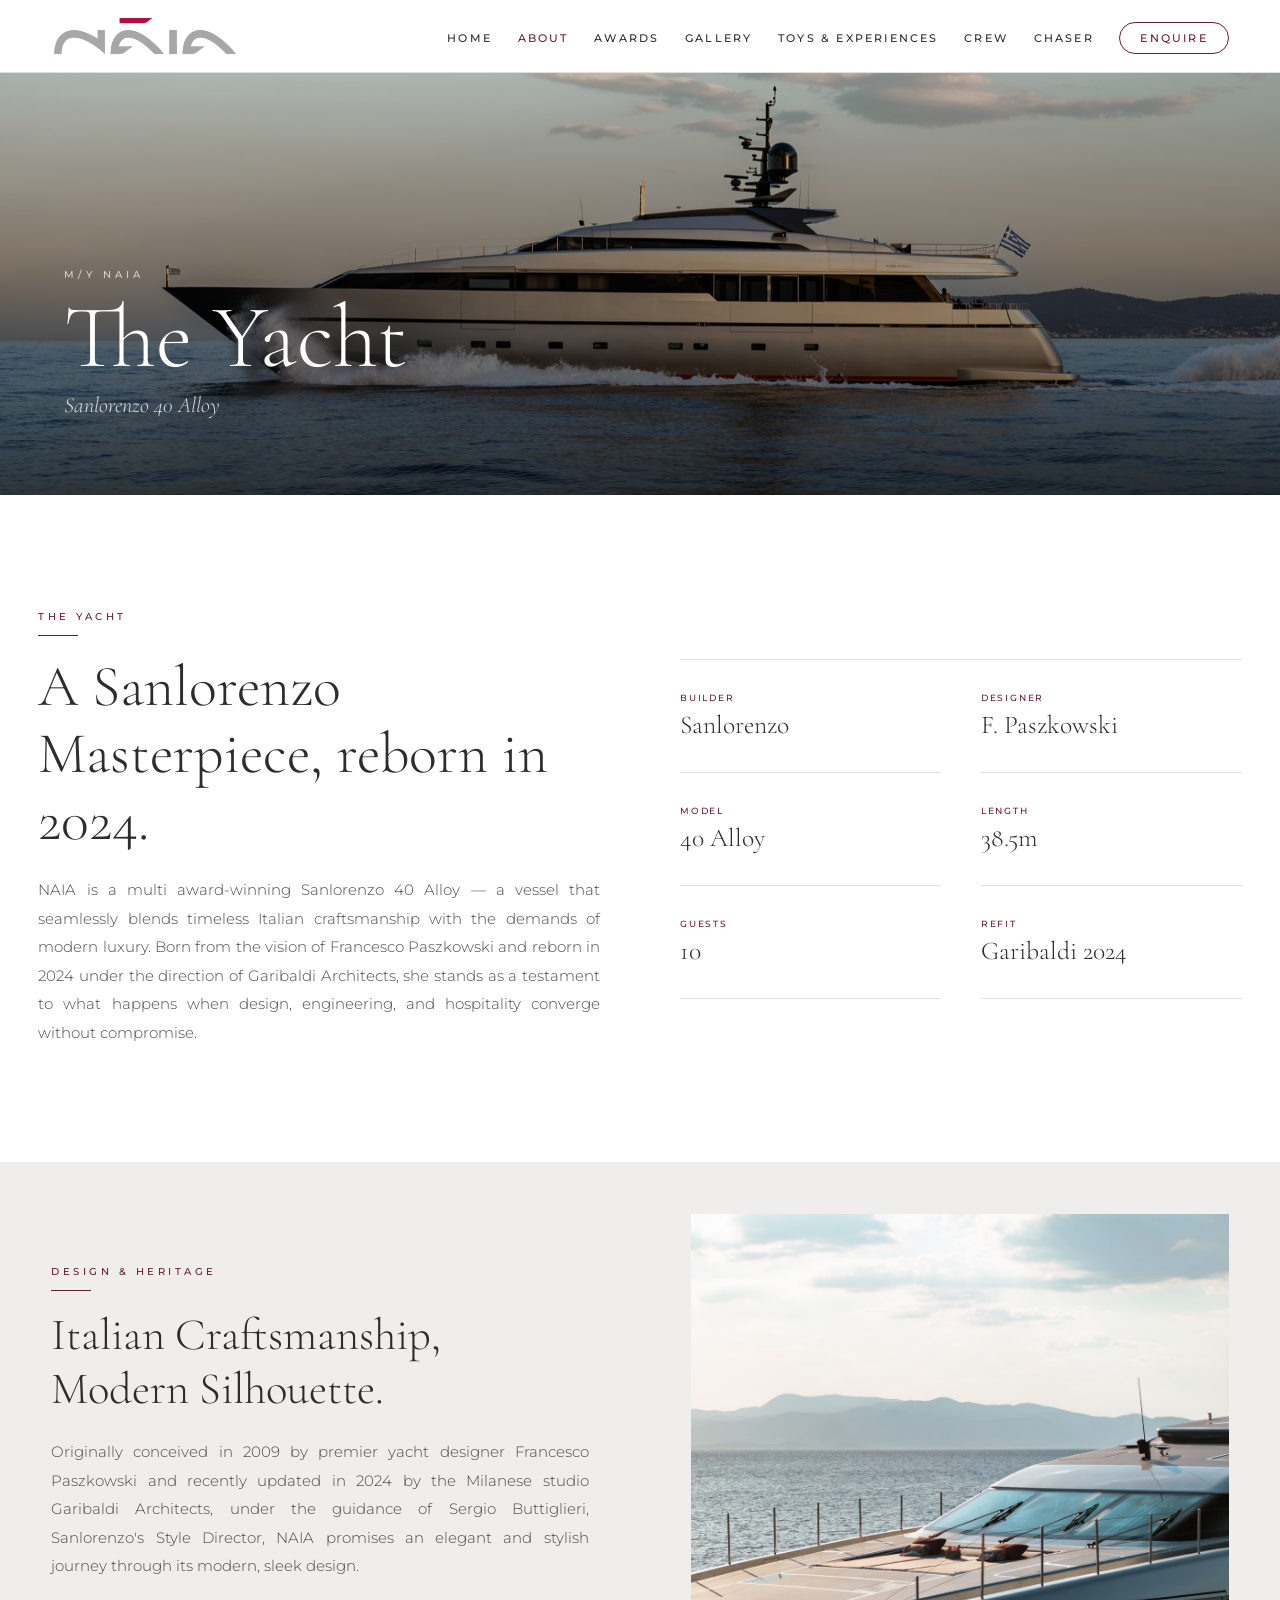
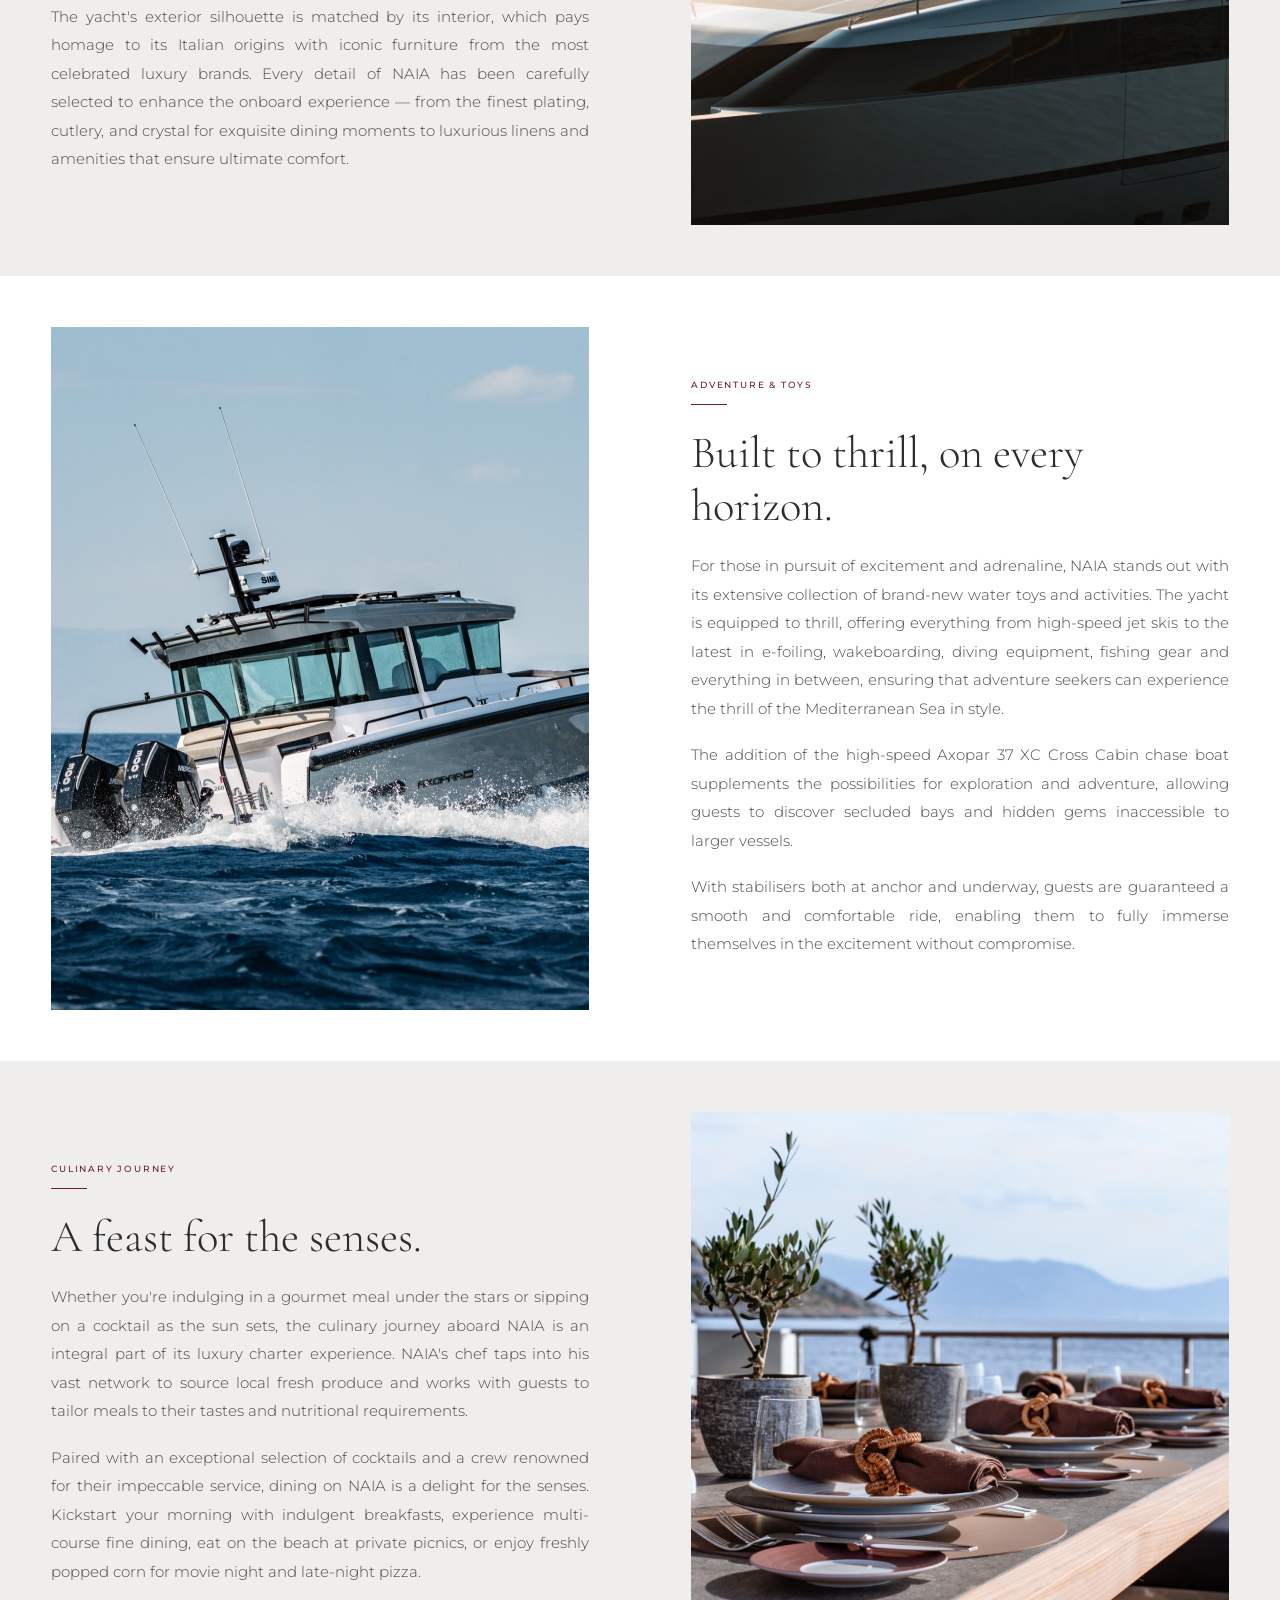
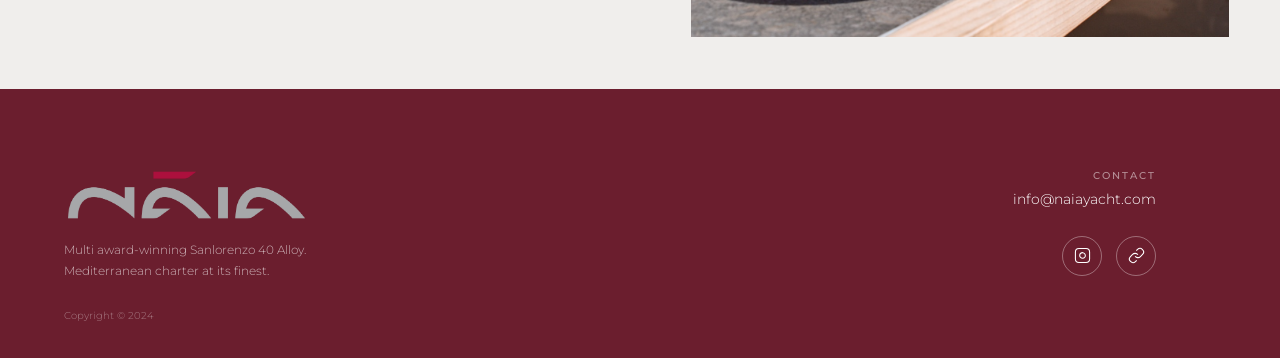
==== about.html @ 9a211b0f "Initial commit" ====
<!DOCTYPE html>
<html lang="en">
<head>
<meta charset="UTF-8">
<meta name="viewport" content="width=device-width, initial-scale=1.0">
<title>About — M/Y NAIA</title>
<link rel="preconnect" href="https://fonts.googleapis.com">
<link rel="preconnect" href="https://fonts.gstatic.com" crossorigin>
<link href="https://fonts.googleapis.com/css2?family=Cormorant+Garamond:ital,wght@0,300;0,400;0,600;1,300;1,400;1,600&family=Montserrat:wght@300;400;500&display=swap" rel="stylesheet">
<link rel="stylesheet" href="style.css?v=2">
<style>
/* ---- THE YACHT ---- */
.yacht-section {
  background: var(--white);
  padding: clamp(70px,9vw,120px) clamp(20px,3vw,60px);
  overflow-x: hidden;
}
.yacht-inner { max-width: 1500px; margin: 0 auto; }
.yacht-top {
  display: grid;
  grid-template-columns: 1fr 1fr;
  gap: 80px;
  align-items: center;
}
.yacht-heading {
  font-family:'Cormorant Garamond',serif;
  font-size:clamp(34px,5vw,58px); font-weight:300; color:var(--dark);
  line-height:1.15; margin-top:18px;
}
.yacht-body {
  font-family:'Montserrat',sans-serif; font-size:clamp(13px,1.3vw,15px);
  font-weight:300; color:var(--mid-grey); line-height:1.9;
  margin-top:22px; text-align:justify;
}
@media(max-width:768px) { .yacht-top { grid-template-columns:1fr; gap:40px; } }

/* Yacht specs row */
.yacht-specs-row {
  display: grid;
  grid-template-columns: repeat(2, 1fr);
  column-gap: 40px;
  border-top: 1px solid var(--border);
  align-content: start;
  max-width: 100%;
  margin-left: 0;
}
.ysr-item {
  padding: 32px 24px 32px 0;
  border-bottom: 1px solid var(--border);
}
.ysr-label {
  font-family:'Montserrat',sans-serif; font-size:9px; font-weight:500;
  text-transform:uppercase; letter-spacing:.2em; color:var(--burgundy); display:block;
}
.ysr-value {
  font-family:'Cormorant Garamond',serif; font-size:clamp(20px,2vw,28px);
  font-weight:300; color:var(--dark); display:block; margin-top:6px;
}

.specs-grid {
  display:grid; grid-template-columns:repeat(3,1fr);
  border:1px solid var(--border); margin-top:50px;
}
.spec-cell { padding:24px; border-right:1px solid var(--border); border-bottom:1px solid var(--border); }
.spec-cell:nth-child(3n)          { border-right:none; }
.spec-cell:nth-last-child(-n+3)   { border-bottom:none; }
.spec-label { font-family:'Montserrat',sans-serif; font-size:9px; font-weight:500; text-transform:uppercase; letter-spacing:.15em; color:var(--mid-grey); display:block; }
.spec-value { font-family:'Cormorant Garamond',serif; font-size:28px; font-weight:300; color:var(--dark); display:block; margin-top:7px; line-height:1.1; }

.exterior-img { width:100%; aspect-ratio:16/9; object-fit:cover; margin-top:56px; }

/* Layout plan strip */
.layout-strip {
  background:var(--light-grey);
  padding:clamp(50px,7vw,90px) clamp(20px,5vw,80px);
}
.layout-inner { max-width:1100px; margin:0 auto; text-align:center; }
.layout-heading {
  font-family:'Cormorant Garamond',serif;
  font-size:clamp(28px,4vw,46px); font-weight:300; color:var(--dark); margin-top:14px;
}
.layout-sub {
  font-family:'Montserrat',sans-serif; font-size:clamp(13px,1.3vw,15px);
  font-weight:300; color:var(--mid-grey); line-height:1.9; margin-top:18px; max-width:660px; margin-left:auto; margin-right:auto;
}
.layout-img { width:100%; margin-top:40px; object-fit:contain; }

/* ---- SPLIT SECTIONS ---- */
.split-section {
  background: var(--white);
  padding: 0;
}
.split-section.white { background: var(--light-grey); }
.split-grid {
  display: grid; grid-template-columns: 1fr 1fr; gap: 0; align-items: stretch;
}
.split-img-wrap { padding: clamp(30px,4vw,60px); }
.split-img { width:100%; height:100%; min-height:460px; object-fit:cover; display:block; }
.split-eyebrow { font-family:'Montserrat',sans-serif; font-size:9px; font-weight:500; text-transform:uppercase; letter-spacing:.2em; color:var(--burgundy); display:block; }
.split-line { width:36px; height:1px; background:var(--burgundy); display:block; margin:14px 0 0; }
.split-text-col {
  padding: clamp(60px,8vw,110px) clamp(40px,4vw,72px);
  display: flex; flex-direction: column; justify-content: center;
}
.split-heading {
  font-family:'Cormorant Garamond',serif;
  font-size:clamp(28px,3.5vw,48px); font-weight:300; color:var(--dark);
  margin-top:22px; line-height:1.2;
}
.split-body {
  font-family:'Montserrat',sans-serif; font-size:clamp(13px,1.2vw,15px);
  font-weight:300; color:var(--mid-grey); line-height:1.9; margin-top:18px;
  text-align:left;
}
.split-section:not(.white) .split-body { text-align:justify; }
.split-section.white .split-body { text-align:justify; }
@media(max-width:900px) {
  .split-grid { grid-template-columns:1fr; gap:40px; }
}

/* ---- DESIGN & HERITAGE ---- */
.design-section {
  background:var(--light-grey);
  padding: 0;
}
.design-grid {
  display:grid; grid-template-columns:1fr 1fr; gap:0; align-items:stretch;
}
.design-text-col {
  padding: clamp(60px,8vw,110px) clamp(40px,4vw,72px);
  display: flex; flex-direction: column; justify-content: center;
}
.design-img-wrap { padding: clamp(30px,4vw,60px); }
.design-img { width:100%; height:100%; min-height:460px; object-fit:cover; display:block; }
.design-heading {
  font-family:'Cormorant Garamond',serif;
  font-size:clamp(28px,3.5vw,48px); font-weight:300; color:var(--dark);
  margin-top:18px; line-height:1.2;
}
.design-body {
  font-family:'Montserrat',sans-serif; font-size:clamp(13px,1.3vw,15px);
  font-weight:300; color:var(--mid-grey); line-height:1.9; margin-top:22px;
  text-align:justify;
}

@media(max-width:900px) {
  .specs-grid { grid-template-columns:repeat(2,1fr); }
  .spec-cell:nth-child(3n) { border-right:1px solid var(--border); }
  .spec-cell:nth-child(2n) { border-right:none; }
  .design-grid { grid-template-columns:1fr; gap:40px; }
}
@media(max-width:480px) {
  .specs-grid { grid-template-columns:repeat(2,1fr); }
}
</style>
</head>
<body style="overflow-x:hidden;">

<header id="site-header" data-solid="true">
  <nav>
    <a href="index.html" class="nav-logo"><img src="logo.webp" alt="M/Y NAIA"></a>
    <ul class="nav-links">
      <li><a href="index.html">Home</a></li>
      <li><a href="about.html" class="active">About</a></li>
      <li><a href="awards.html">Awards</a></li>
      <li><a href="gallery.html">Gallery</a></li>
      <li><a href="toys.html">Toys &amp; Experiences</a></li>
      <li><a href="crew.html">Crew</a></li>
      <li><a href="chaser.html">Chaser</a></li>
      <li><a href="enquire.html" class="nav-enquire">Enquire</a></li>
    </ul>
    <button class="hamburger" id="hamburger" aria-label="Open menu"><span></span><span></span><span></span></button>
  </nav>
</header>

<div class="mobile-menu" id="mobile-menu">
  <button class="mobile-close" id="mobile-close">&times;</button>
  <ul class="mobile-menu-links">
    <li><a href="index.html">Home</a></li>
    <li><a href="about.html">About</a></li>
    <li><a href="awards.html">Awards</a></li>
    <li><a href="gallery.html">Gallery</a></li>
    <li><a href="toys.html">Toys &amp; Experiences</a></li>
    <li><a href="crew.html">Crew</a></li>
    <li><a href="chaser.html">Chaser</a></li>
    <li><a href="enquire.html">Enquire</a></li>
  </ul>
</div>

<!-- PAGE HERO -->
<div class="page-hero" style="background-image:url('yacht-exterior.jpg'); padding-top:72px;">
  <div class="page-hero-content">
    <span class="page-hero-eyebrow">M/Y NAIA</span>
    <h1 class="page-hero-title">The Yacht</h1>
    <p class="page-hero-subtitle">Sanlorenzo 40 Alloy</p>
  </div>
</div>

<main>

<!-- THE YACHT -->
<section class="yacht-section">
  <div class="yacht-inner">
    <div class="yacht-top">
      <div>
        <span class="section-eyebrow reveal" style="--i:0">The Yacht</span>
        <span class="eyebrow-line reveal" style="--i:1"></span>
        <h2 class="yacht-heading reveal" style="--i:2">A Sanlorenzo Masterpiece, reborn in 2024.</h2>
        <p class="yacht-body reveal" style="--i:3">NAIA is a multi award-winning Sanlorenzo 40 Alloy — a vessel that seamlessly blends timeless Italian craftsmanship with the demands of modern luxury. Born from the vision of Francesco Paszkowski and reborn in 2024 under the direction of Garibaldi Architects, she stands as a testament to what happens when design, engineering, and hospitality converge without compromise.</p>
      </div>
      <div class="yacht-specs-row reveal" style="--i:4">
        <div class="ysr-item"><span class="ysr-label">Builder</span><span class="ysr-value">Sanlorenzo</span></div>
        <div class="ysr-item"><span class="ysr-label">Designer</span><span class="ysr-value">F. Paszkowski</span></div>
        <div class="ysr-item"><span class="ysr-label">Model</span><span class="ysr-value">40 Alloy</span></div>
        <div class="ysr-item"><span class="ysr-label">Length</span><span class="ysr-value">38.5m</span></div>
        <div class="ysr-item"><span class="ysr-label">Guests</span><span class="ysr-value">10</span></div>
        <div class="ysr-item"><span class="ysr-label">Refit</span><span class="ysr-value">Garibaldi 2024</span></div>
      </div>
    </div>

  </div>
</section>


<!-- DESIGN & HERITAGE -->
<section class="design-section">
  <div class="design-grid">
    <div class="design-text-col">
      <span class="section-eyebrow reveal" style="--i:1">Design &amp; Heritage</span>
      <span class="eyebrow-line reveal" style="--i:2"></span>
      <h2 class="design-heading reveal" style="--i:3">Italian Craftsmanship, Modern Silhouette.</h2>
      <p class="design-body reveal" style="--i:4">Originally conceived in 2009 by premier yacht designer Francesco Paszkowski and recently updated in 2024 by the Milanese studio Garibaldi Architects, under the guidance of Sergio Buttiglieri, Sanlorenzo's Style Director, NAIA promises an elegant and stylish journey through its modern, sleek design.</p>
      <p class="design-body reveal" style="--i:5">The yacht's exterior silhouette is matched by its interior, which pays homage to its Italian origins with iconic furniture from the most celebrated luxury brands. Every detail of NAIA has been carefully selected to enhance the onboard experience — from the finest plating, cutlery, and crystal for exquisite dining moments to luxurious linens and amenities that ensure ultimate comfort.</p>
    </div>
    <div class="design-img-wrap reveal" style="--i:0">
      <img src="design-heritage.jpg" alt="Italian design interior" class="design-img" loading="lazy">
    </div>
  </div>
</section>

<!-- ADVENTURE & TOYS -->
<section class="split-section">
  <div class="split-grid">
    <div class="split-img-wrap reveal" style="--i:0">
      <img src="chaser-1.jpg" alt="Adventure and toys" class="split-img" loading="lazy">
    </div>
    <div class="split-text-col">
      <span class="split-eyebrow reveal" style="--i:1">Adventure &amp; Toys</span>
      <span class="split-line reveal" style="--i:2"></span>
      <h2 class="split-heading reveal" style="--i:3">Built to thrill, on every horizon.</h2>
      <p class="split-body reveal" style="--i:4">For those in pursuit of excitement and adrenaline, NAIA stands out with its extensive collection of brand-new water toys and activities. The yacht is equipped to thrill, offering everything from high-speed jet skis to the latest in e-foiling, wakeboarding, diving equipment, fishing gear and everything in between, ensuring that adventure seekers can experience the thrill of the Mediterranean Sea in style.</p>
      <p class="split-body reveal" style="--i:5">The addition of the high-speed Axopar 37 XC Cross Cabin chase boat supplements the possibilities for exploration and adventure, allowing guests to discover secluded bays and hidden gems inaccessible to larger vessels.</p>
      <p class="split-body reveal" style="--i:6">With stabilisers both at anchor and underway, guests are guaranteed a smooth and comfortable ride, enabling them to fully immerse themselves in the excitement without compromise.</p>
    </div>
  </div>
</section>

<!-- CULINARY JOURNEY -->
<section class="split-section white">
  <div class="split-grid">
    <div class="split-text-col">
      <span class="split-eyebrow reveal" style="--i:0">Culinary Journey</span>
      <span class="split-line reveal" style="--i:1"></span>
      <h2 class="split-heading reveal" style="--i:2">A feast for the senses.</h2>
      <p class="split-body reveal" style="--i:3">Whether you're indulging in a gourmet meal under the stars or sipping on a cocktail as the sun sets, the culinary journey aboard NAIA is an integral part of its luxury charter experience. NAIA's chef taps into his vast network to source local fresh produce and works with guests to tailor meals to their tastes and nutritional requirements.</p>
      <p class="split-body reveal" style="--i:4">Paired with an exceptional selection of cocktails and a crew renowned for their impeccable service, dining on NAIA is a delight for the senses. Kickstart your morning with indulgent breakfasts, experience multi-course fine dining, eat on the beach at private picnics, or enjoy freshly popped corn for movie night and late-night pizza.</p>
    </div>
    <div class="split-img-wrap reveal" style="--i:1">
      <img src="culinary.jpg" alt="Culinary experience aboard NAIA" class="split-img" loading="lazy">
    </div>
  </div>
</section>

</main>

<footer>
  <div class="footer-inner">
    <div class="footer-left">
      <a href="index.html"><img src="logo.webp" alt="M/Y NAIA" class="footer-logo"></a>
      <p class="footer-tagline">Multi award-winning Sanlorenzo 40 Alloy.<br>Mediterranean charter at its finest.</p>
      <p class="footer-copy">Copyright &copy; 2024</p>
    </div>
    <div class="footer-right">
      <span class="footer-contact-label">Contact</span>
      <a href="mailto:info@naiayacht.com" class="footer-email">info@naiayacht.com</a>
      <div class="footer-icons">
        <a href="https://www.instagram.com/naiayacht/" target="_blank" rel="noopener noreferrer" class="footer-icon-btn" aria-label="Instagram">
          <svg viewBox="0 0 24 24"><rect x="2" y="2" width="20" height="20" rx="5" ry="5"></rect><path d="M16 11.37A4 4 0 1 1 12.63 8 4 4 0 0 1 16 11.37z"></path><line x1="17.5" y1="6.5" x2="17.51" y2="6.5"></line></svg>
        </a>
        <a href="https://iyc.com/charter/naia-39m/" target="_blank" rel="noopener noreferrer" class="footer-icon-btn" aria-label="IYC Charter Listing">
          <svg viewBox="0 0 24 24"><path d="M10 13a5 5 0 0 0 7.54.54l3-3a5 5 0 0 0-7.07-7.07l-1.72 1.71"></path><path d="M14 11a5 5 0 0 0-7.54-.54l-3 3a5 5 0 0 0 7.07 7.07l1.71-1.71"></path></svg>
        </a>
      </div>
    </div>
  </div>
</footer>

<script src="nav.js"></script>
</body>
</html>
---- style.css ----
/* =============================================
   RESET & ROOT
============================================= */
*, *::before, *::after { box-sizing: border-box; margin: 0; padding: 0; }

:root {
  --white: #FFFFFF;
  --light-grey: #F0EEEC;
  --burgundy: #6B1E2E;
  --deep-burgundy: #6B1E2E;
  --dark: #2D2D2D;
  --mid-grey: #4A4A4A;
  --border: #E2E0DD;
}

html { scroll-behavior: smooth; overflow-x: hidden; }

body {
  overflow-x: hidden;
  font-family: 'Montserrat', sans-serif;
  font-weight: 300;
  color: var(--dark);
  background: var(--white);
  -webkit-font-smoothing: antialiased;
}

img { max-width: 100%; height: auto; display: block; }
a { text-decoration: none; color: inherit; }

/* =============================================
   REVEAL ANIMATIONS
============================================= */
.reveal {
  opacity: 0;
  transform: translateY(24px);
  transition: opacity 0.75s ease, transform 0.75s ease;
  transition-delay: calc(var(--i, 0) * 0.1s);
}
.reveal.visible { opacity: 1; transform: translateY(0); }

/* =============================================
   NAVIGATION
============================================= */
header {
  position: fixed;
  top: 0; left: 0;
  width: 100%;
  z-index: 900;
  transition: background 0.4s ease, border-color 0.4s ease;
  border-bottom: 1px solid transparent;
}
header.scrolled {
  background: var(--white);
  border-bottom-color: var(--border);
  box-shadow: 0 2px 20px rgba(0,0,0,0.06);
}
header.solid {
  background: var(--white);
  border-bottom-color: var(--border);
}

nav {
  display: flex;
  align-items: center;
  justify-content: space-between;
  padding: 0 clamp(20px, 4vw, 60px);
  height: 72px;
  max-width: 1400px;
  margin: 0 auto;
}

.nav-logo img {
  height: 40px;
  width: auto;
  transition: filter 0.4s ease;
}
/* No filter at all — always show the real logo colours */

.nav-links {
  display: flex;
  align-items: center;
  gap: clamp(14px, 2vw, 32px);
  list-style: none;
}
.nav-links a {
  font-family: 'Montserrat', sans-serif;
  font-size: 11px;
  font-weight: 500;
  text-transform: uppercase;
  letter-spacing: 0.2em;
  color: var(--white);
  position: relative;
  padding-bottom: 4px;
  transition: color 0.3s ease;
  white-space: nowrap;
}
header.scrolled .nav-links a,
header.solid .nav-links a { color: var(--dark); }

.nav-links a::after {
  content: '';
  position: absolute;
  bottom: 0; left: 0;
  width: 100%; height: 1px;
  background: var(--burgundy);
  transform: scaleX(0);
  transform-origin: left;
  transition: transform 0.3s ease;
}
.nav-links a:hover::after { transform: scaleX(1); }
.nav-links a:hover,
header.scrolled .nav-links a:hover,
header.solid .nav-links a:hover { color: var(--burgundy); }

.nav-links a.active { color: var(--burgundy); }
header.solid .nav-links a.active { color: var(--burgundy); }

.nav-enquire {
  border: 1px solid var(--burgundy) !important;
  color: var(--burgundy) !important;
  padding: 8px 20px !important;
  border-radius: 50px;
  transition: background 0.3s ease, color 0.3s ease !important;
}
.nav-enquire::after { display: none !important; }
.nav-enquire:hover { background: var(--burgundy) !important; color: var(--white) !important; }

/* Hamburger */
.hamburger {
  display: none;
  flex-direction: column;
  justify-content: center;
  gap: 5px;
  width: 44px; height: 44px;
  cursor: pointer;
  background: none; border: none;
  padding: 10px;
}
.hamburger span {
  display: block;
  width: 22px; height: 1.5px;
  background: var(--white);
  transition: background 0.3s ease;
}
header.scrolled .hamburger span,
header.solid .hamburger span { background: var(--dark); }

/* Mobile overlay */
.mobile-menu {
  position: fixed; inset: 0;
  background: var(--white);
  z-index: 999;
  display: flex;
  flex-direction: column;
  align-items: center;
  justify-content: center;
  opacity: 0;
  pointer-events: none;
  transition: opacity 0.35s ease;
}
.mobile-menu.open { opacity: 1; pointer-events: all; }

.mobile-menu-links { list-style: none; text-align: center; }
.mobile-menu-links li {
  opacity: 0;
  transform: translateY(12px);
  transition: opacity 0.35s ease, transform 0.35s ease;
}
.mobile-menu.open .mobile-menu-links li { opacity: 1; transform: translateY(0); }
.mobile-menu.open .mobile-menu-links li:nth-child(1) { transition-delay: 0.05s; }
.mobile-menu.open .mobile-menu-links li:nth-child(2) { transition-delay: 0.10s; }
.mobile-menu.open .mobile-menu-links li:nth-child(3) { transition-delay: 0.15s; }
.mobile-menu.open .mobile-menu-links li:nth-child(4) { transition-delay: 0.20s; }
.mobile-menu.open .mobile-menu-links li:nth-child(5) { transition-delay: 0.25s; }
.mobile-menu.open .mobile-menu-links li:nth-child(6) { transition-delay: 0.30s; }
.mobile-menu.open .mobile-menu-links li:nth-child(7) { transition-delay: 0.35s; }
.mobile-menu.open .mobile-menu-links li:nth-child(8) { transition-delay: 0.40s; }
.mobile-menu-links a {
  font-family: 'Cormorant Garamond', serif;
  font-size: clamp(32px, 6vw, 42px);
  font-weight: 400;
  color: var(--dark);
  display: block;
  padding: 8px 0;
}
.mobile-menu-links a:hover { color: var(--burgundy); }
.mobile-close {
  position: absolute; top: 20px; right: 20px;
  width: 44px; height: 44px;
  background: none; border: none;
  font-size: 28px; color: var(--dark);
  cursor: pointer;
  display: flex; align-items: center; justify-content: center;
}

/* =============================================
   PAGE HERO BANNER (interior pages)
============================================= */
.page-hero {
  position: relative;
  height: 55vh;
  min-height: 380px;
  background-size: cover;
  background-position: center;
  background-repeat: no-repeat;
  display: flex;
  align-items: flex-end;
  padding: clamp(40px, 6vw, 80px) clamp(20px, 5vw, 80px);
}
.page-hero::after {
  content: '';
  position: absolute; inset: 0;
  background: linear-gradient(to bottom, rgba(0,0,0,0.1) 0%, rgba(0,0,0,0.65) 100%);
}
.page-hero-content {
  position: relative; z-index: 1;
}
.page-hero-eyebrow {
  font-family: 'Montserrat', sans-serif;
  font-size: 10px;
  font-weight: 500;
  text-transform: uppercase;
  letter-spacing: 0.4em;
  color: rgba(255,255,255,0.7);
  display: block;
  margin-bottom: 12px;
}
.page-hero-title {
  font-family: 'Cormorant Garamond', serif;
  font-size: clamp(44px, 7vw, 90px);
  font-weight: 300;
  color: var(--white);
  line-height: 1;
}
.page-hero-subtitle {
  font-family: 'Cormorant Garamond', serif;
  font-style: italic;
  font-size: clamp(16px, 2vw, 22px);
  color: rgba(255,255,255,0.8);
  margin-top: 10px;
}

/* =============================================
   SHARED TYPOGRAPHY HELPERS
============================================= */
.section-eyebrow {
  font-family: 'Montserrat', sans-serif;
  font-size: 10px;
  font-weight: 500;
  text-transform: uppercase;
  letter-spacing: 0.35em;
  color: var(--burgundy);
  display: block;
}
.eyebrow-line {
  display: block;
  width: 40px; height: 1px;
  background: var(--burgundy);
  margin-top: 12px;
}
.section-rule {
  border: none;
  border-top: 1px solid var(--border);
  margin: 32px 0;
}

/* =============================================
   FOOTER
============================================= */
footer {
  background: var(--burgundy);
  padding: clamp(50px,7vw,80px) clamp(24px,5vw,80px) 36px;
}
.footer-inner {
  width: 100%;
  display: grid;
  grid-template-columns: 1fr 1fr;
  gap: 40px;
  align-items: start;
}
/* Left column */
.footer-left {}
.footer-logo {
  height: 52px;
  width: auto;
  /* No filter — show original logo colours */
}
.footer-tagline {
  font-family: 'Montserrat', sans-serif;
  font-size: 12px;
  font-weight: 300;
  color: rgba(255,255,255,0.65);
  margin-top: 18px;
  line-height: 1.75;
  max-width: 320px;
}
.footer-copy {
  font-family: 'Montserrat', sans-serif;
  font-size: 10px;
  font-weight: 300;
  color: rgba(255,255,255,0.4);
  margin-top: 28px;
}
/* Right column */
.footer-right { text-align: right; padding-right: 60px; }
.footer-contact-label {
  font-family: 'Montserrat', sans-serif;
  font-size: 10px;
  font-weight: 500;
  text-transform: uppercase;
  letter-spacing: 0.2em;
  color: rgba(255,255,255,0.5);
  display: block;
  margin-bottom: 8px;
}
.footer-email {
  font-family: 'Montserrat', sans-serif;
  font-size: 14px;
  font-weight: 300;
  color: var(--white);
  transition: opacity 0.3s ease;
  display: block;
  margin-bottom: 28px;
}
.footer-email:hover { opacity: 0.75; }
.footer-icons {
  display: flex;
  justify-content: flex-end;
  gap: 14px;
  margin-top: 8px;
}
.footer-icon-btn {
  width: 40px;
  height: 40px;
  border-radius: 50%;
  border: 1px solid rgba(255,255,255,0.35);
  display: flex;
  align-items: center;
  justify-content: center;
  color: var(--white);
  transition: border-color 0.3s ease, background 0.3s ease;
  background: transparent;
}
.footer-icon-btn:hover {
  border-color: var(--white);
  background: rgba(255,255,255,0.1);
}
.footer-icon-btn svg {
  width: 17px;
  height: 17px;
  fill: none;
  stroke: var(--white);
  stroke-width: 1.5;
}

/* Mobile: stack */
@media (max-width: 600px) {
  .footer-inner { grid-template-columns: 1fr; }
  .footer-right { text-align: left; }
  .footer-icons { justify-content: flex-start; }
}

/* =============================================
   RESPONSIVE NAV
============================================= */
@media (max-width: 900px) {
  .nav-links { display: none; }
  .hamburger { display: flex; }
}
@media (max-width: 600px) {
  footer { padding: 50px 24px 30px; }
}
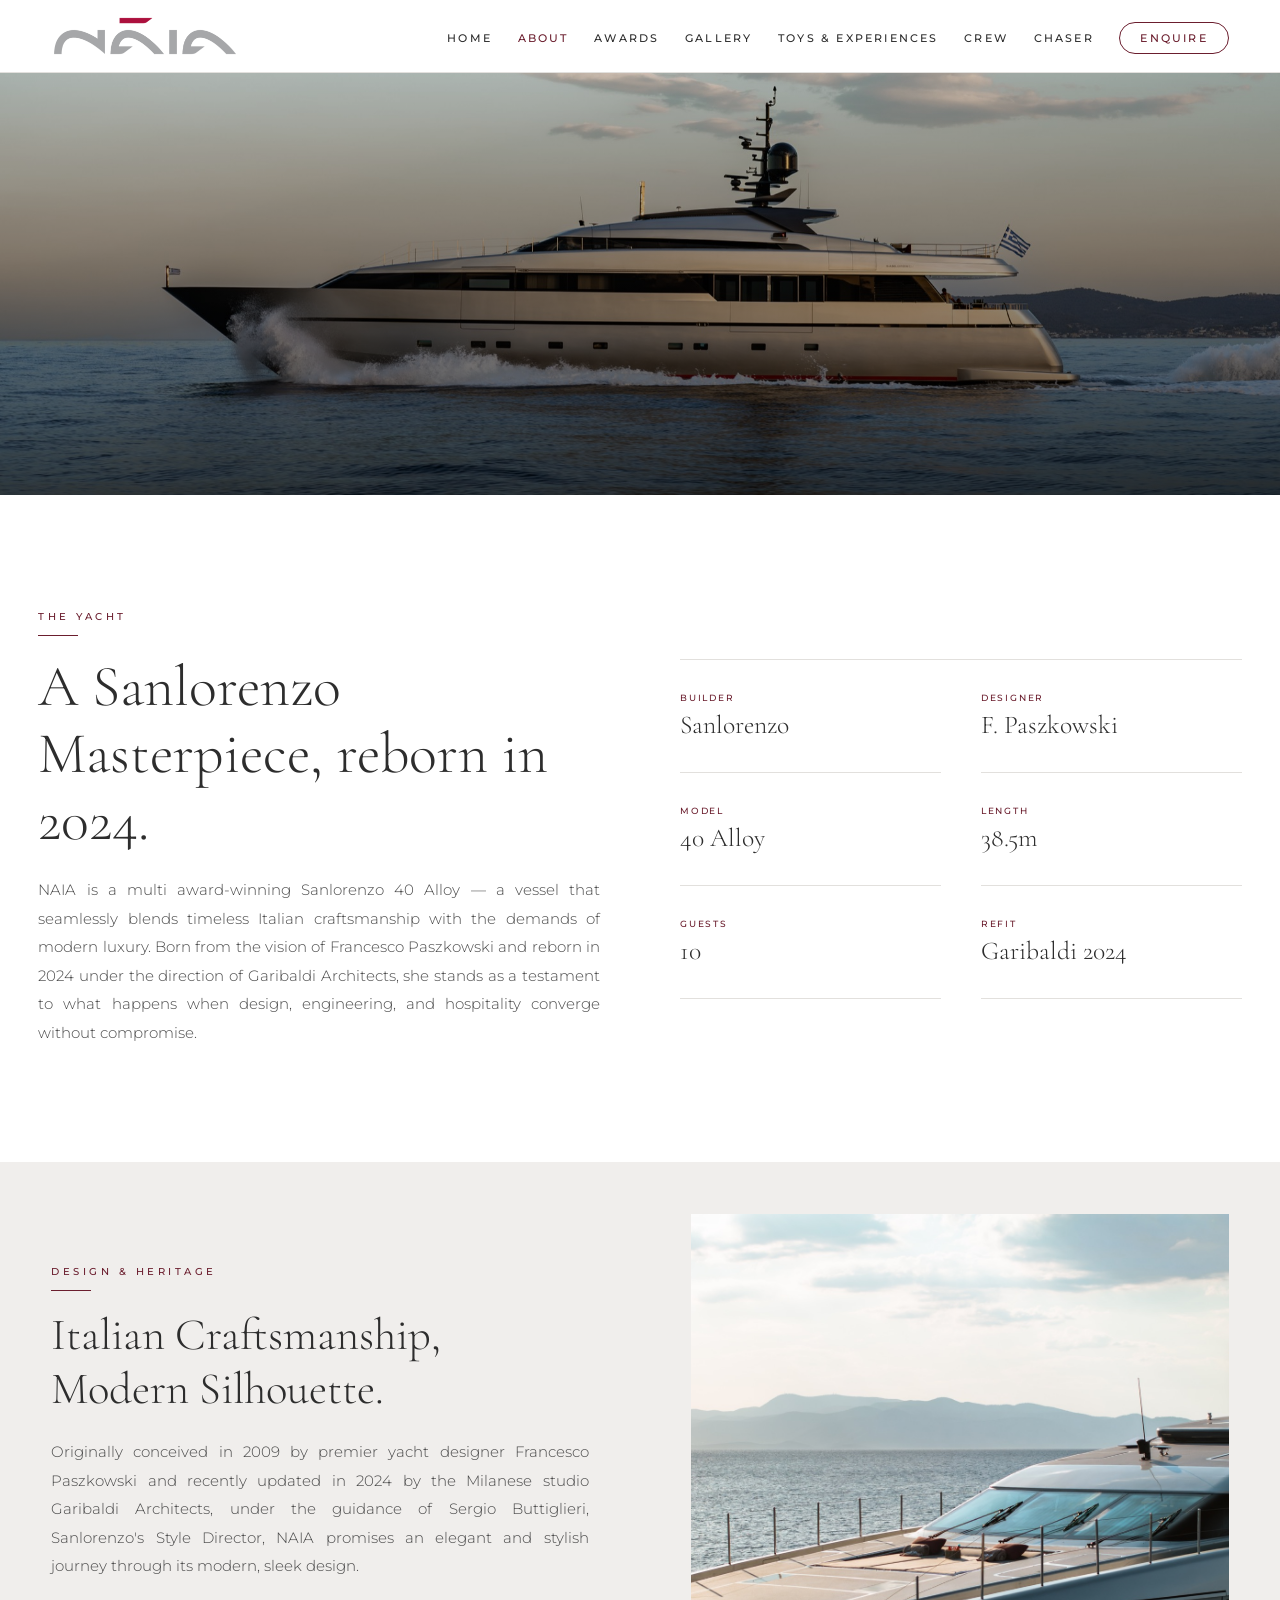
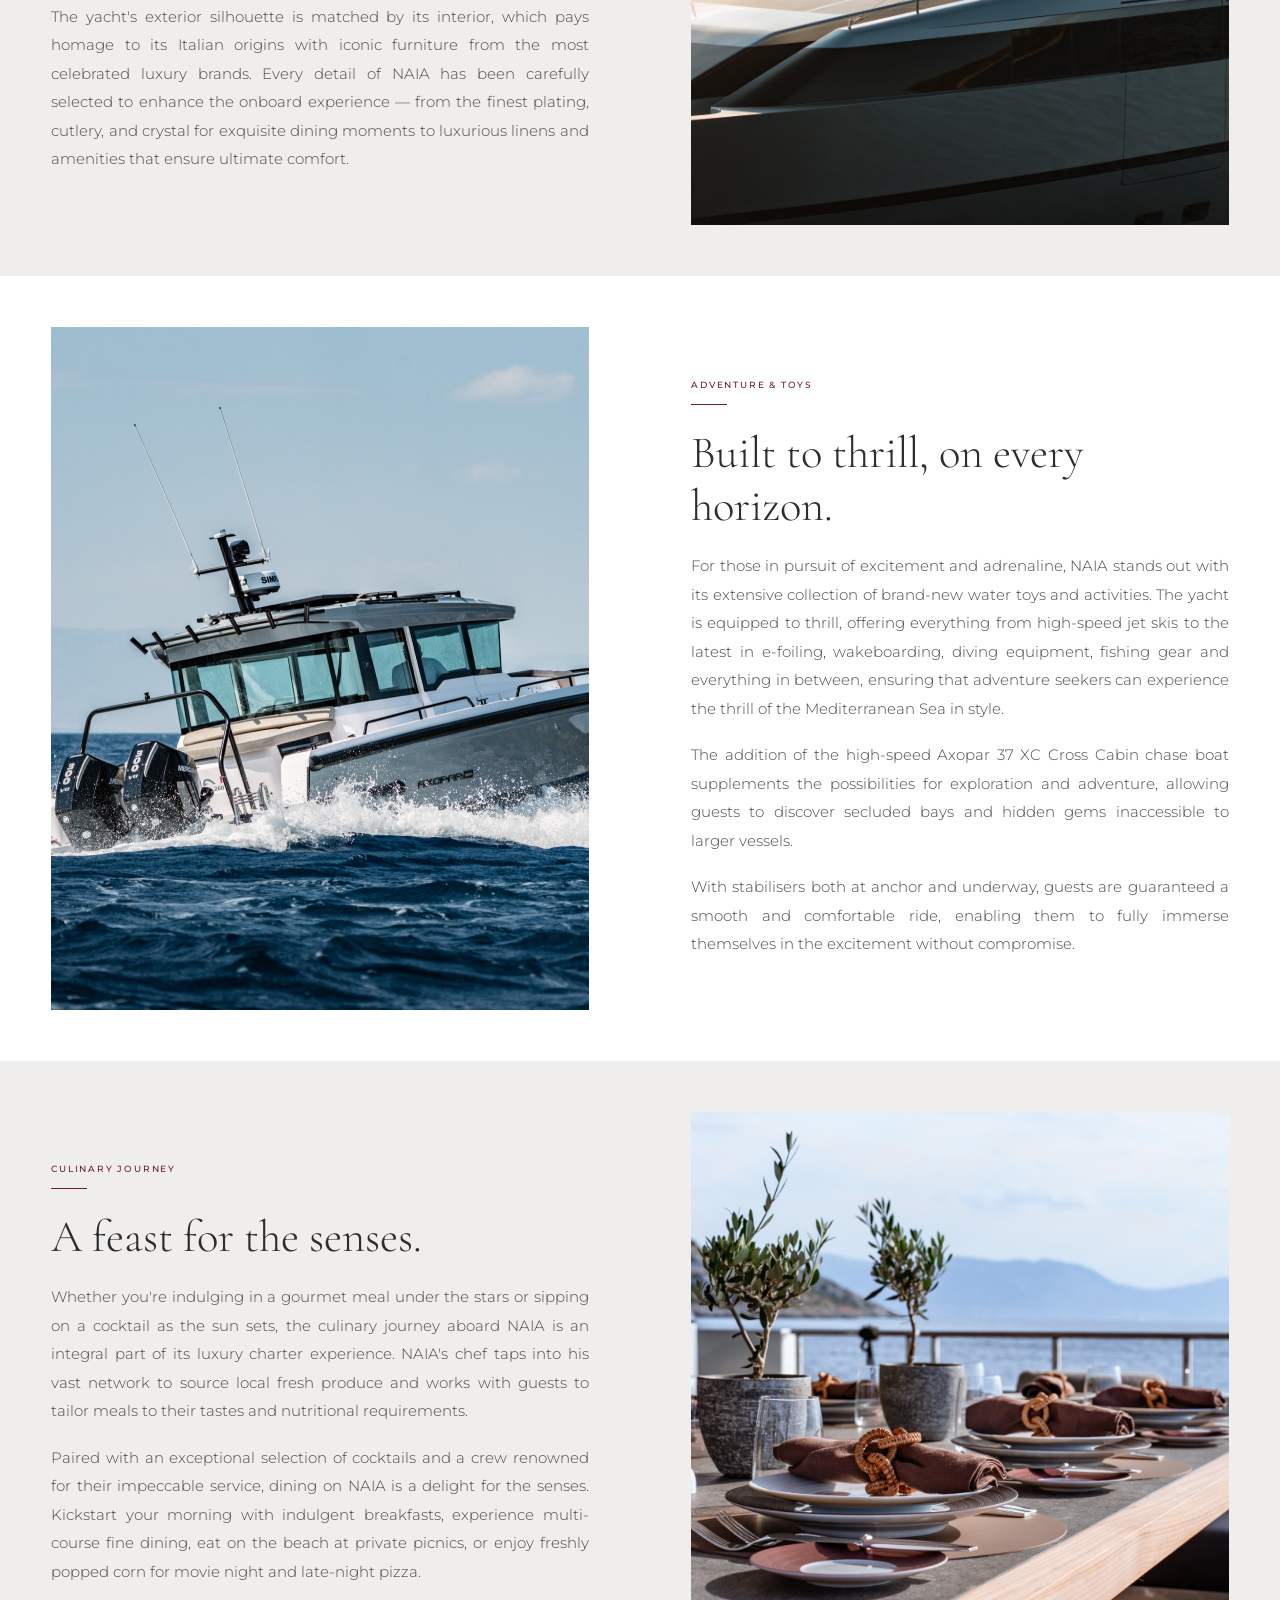
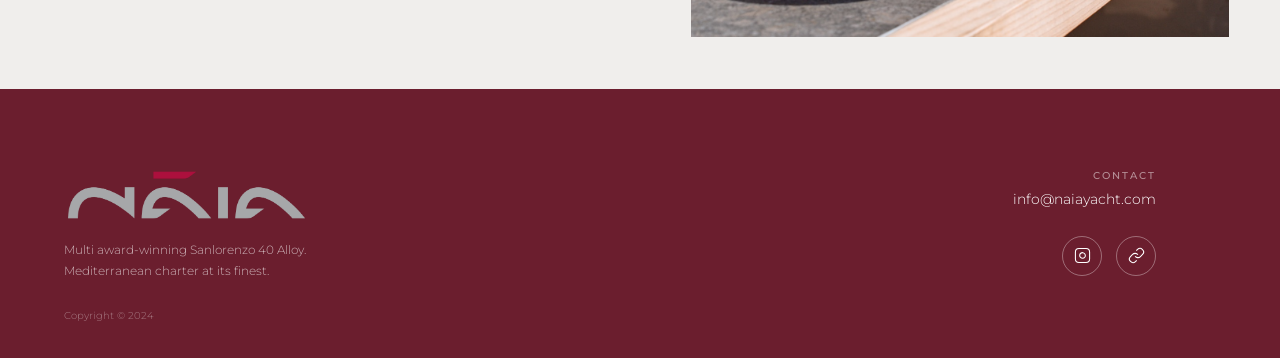
==== commit 579c5d97: "Update website" ====
--- a/about.html
+++ b/about.html
@@ -190,9 +190,6 @@
 <!-- PAGE HERO -->
 <div class="page-hero" style="background-image:url('yacht-exterior.jpg'); padding-top:72px;">
   <div class="page-hero-content">
-    <span class="page-hero-eyebrow">M/Y NAIA</span>
-    <h1 class="page-hero-title">The Yacht</h1>
-    <p class="page-hero-subtitle">Sanlorenzo 40 Alloy</p>
   </div>
 </div>
 
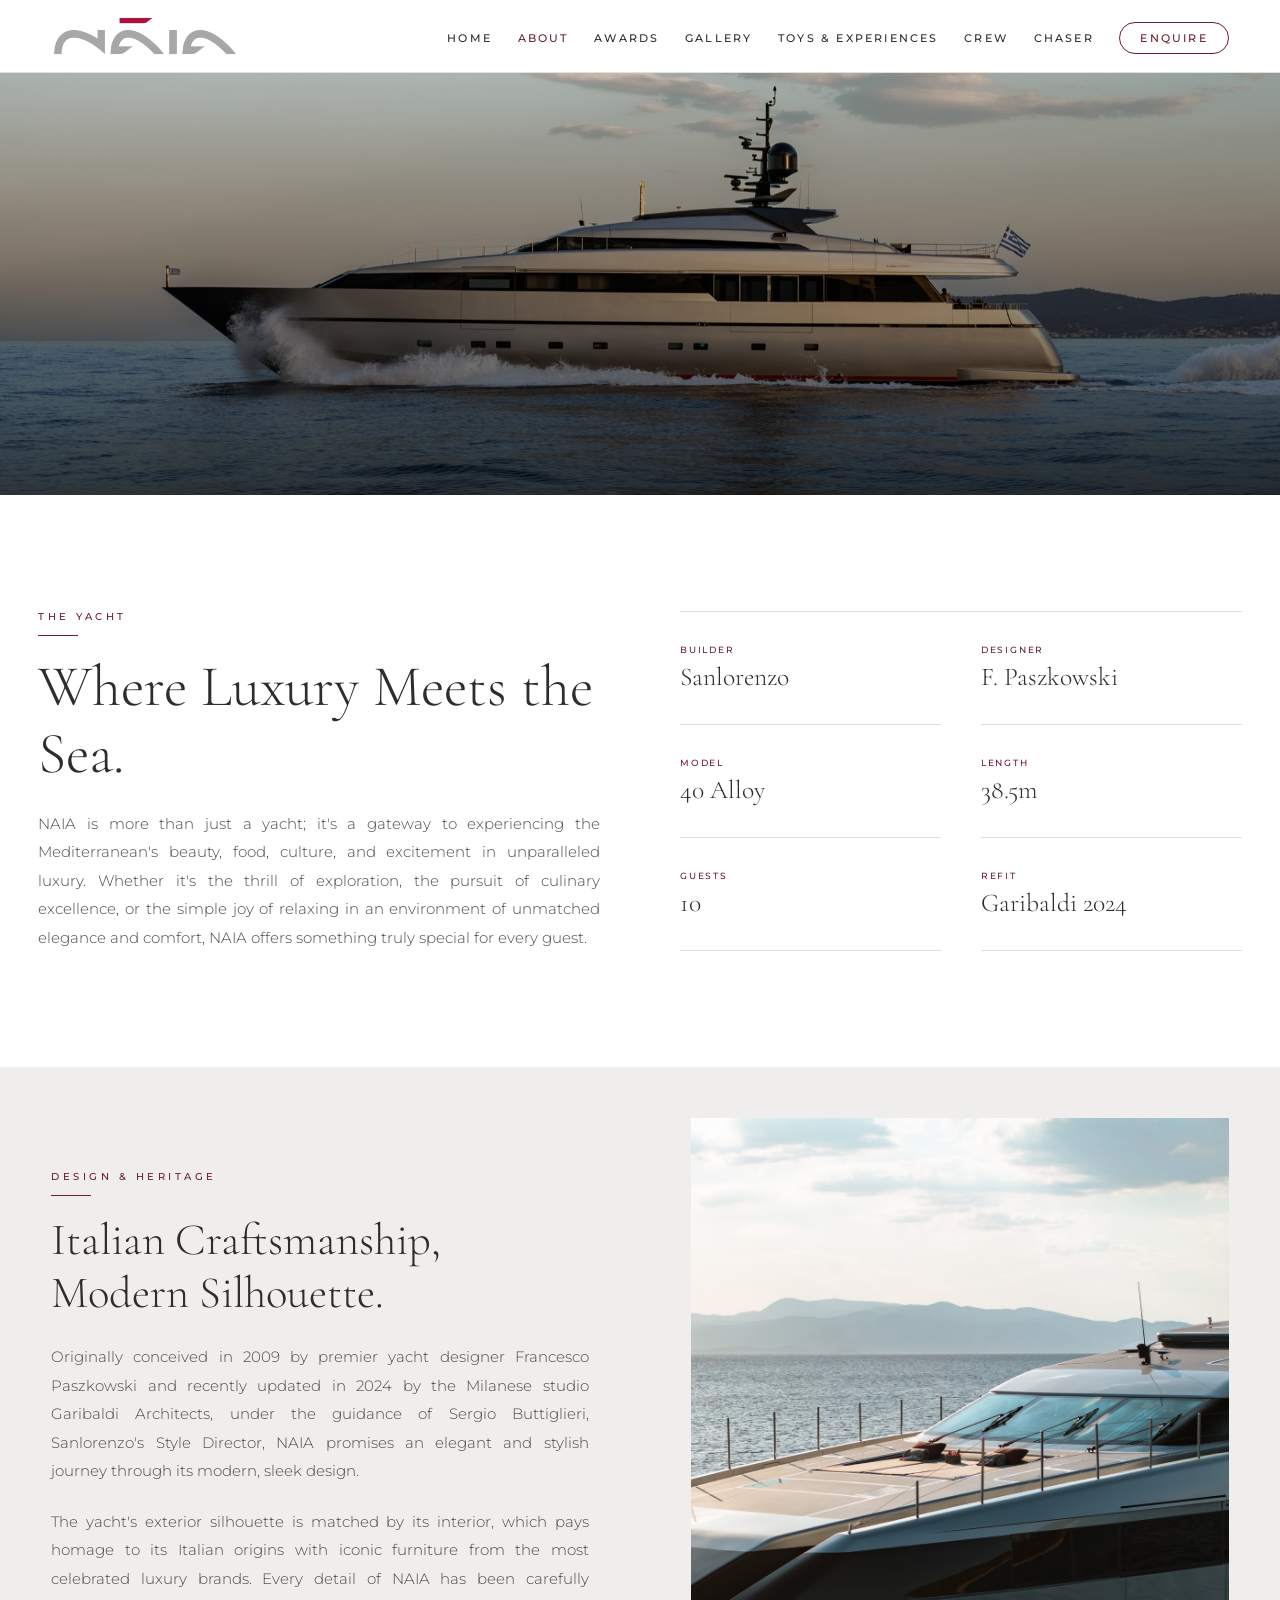
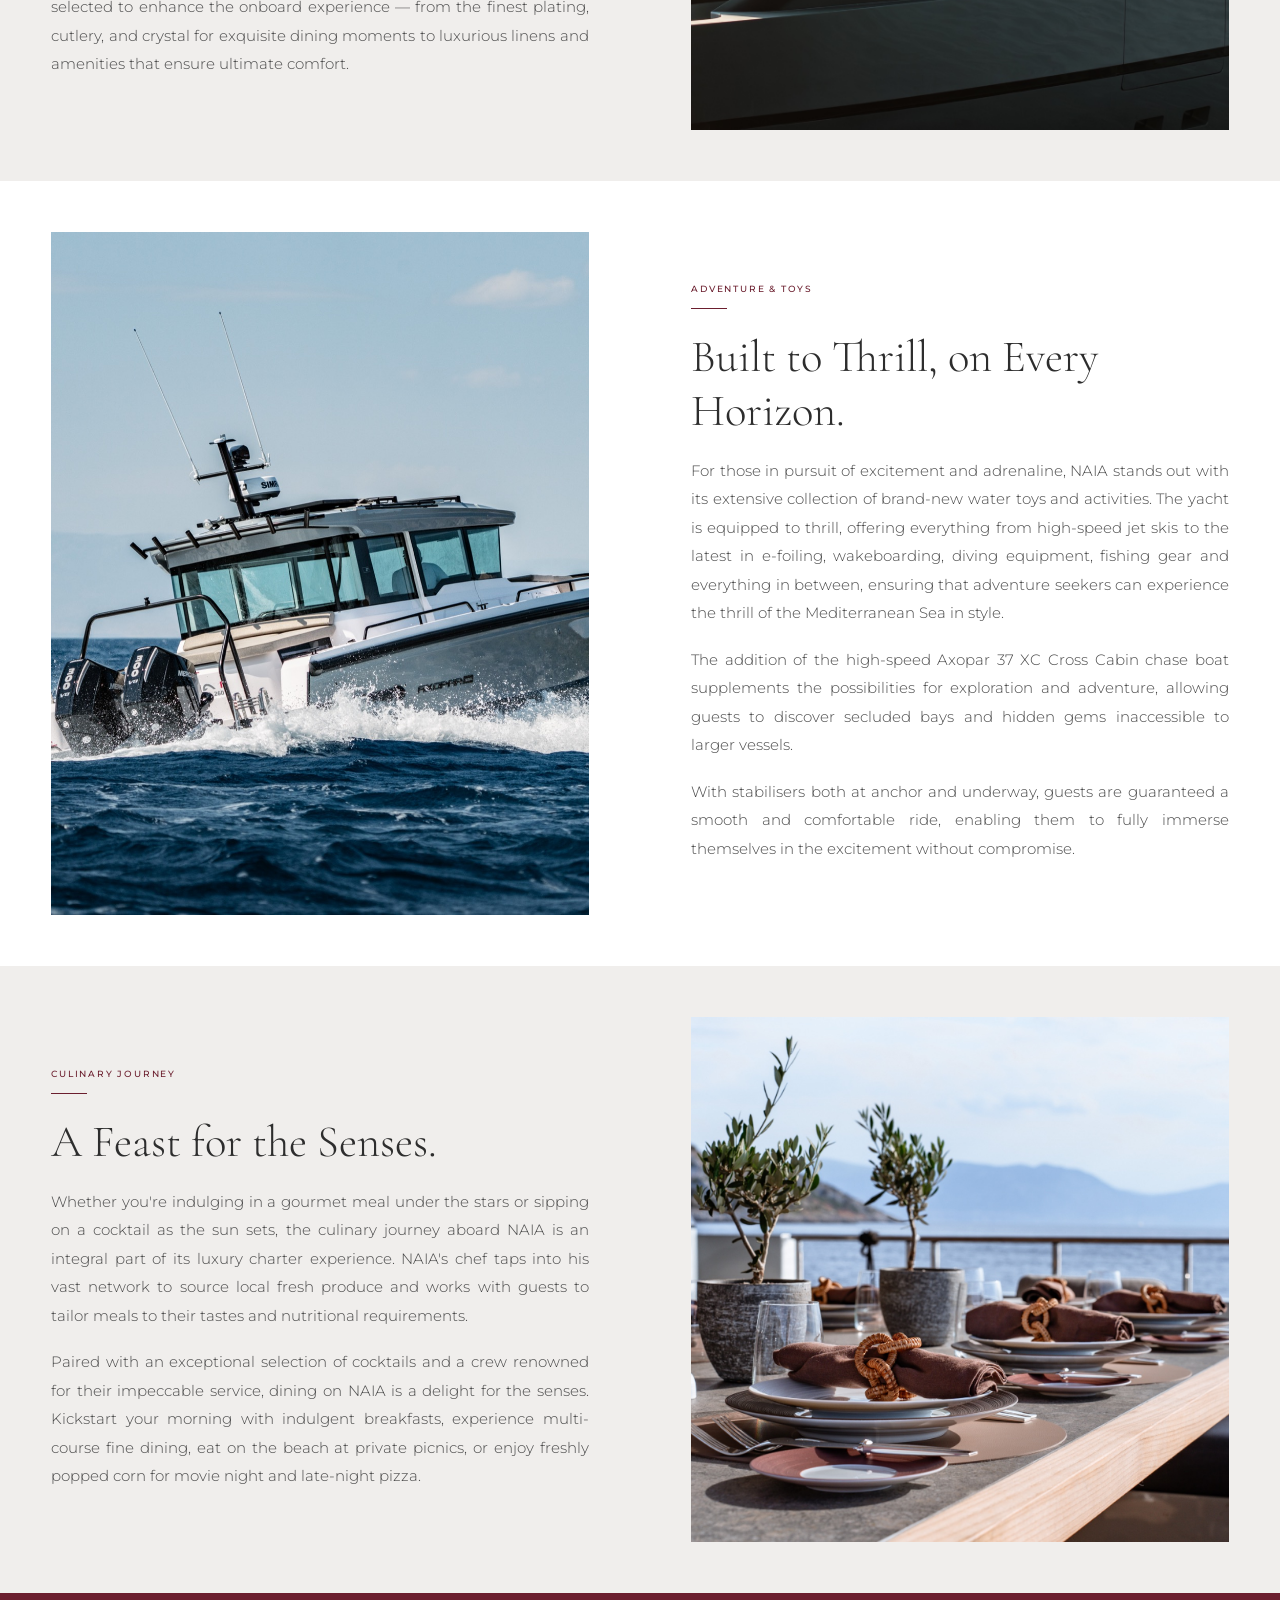
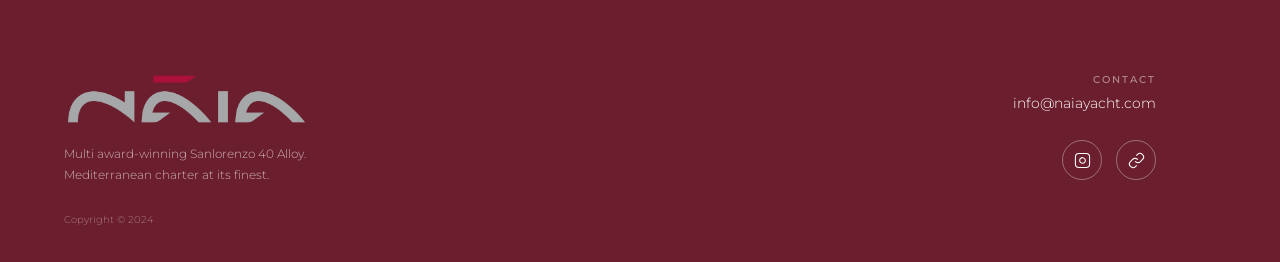
==== commit a262f2be: "Awards page redesign, about page text updates, home hero logo and button positioning" ====
--- a/about.html
+++ b/about.html
@@ -202,8 +202,8 @@
       <div>
         <span class="section-eyebrow reveal" style="--i:0">The Yacht</span>
         <span class="eyebrow-line reveal" style="--i:1"></span>
-        <h2 class="yacht-heading reveal" style="--i:2">A Sanlorenzo Masterpiece, reborn in 2024.</h2>
-        <p class="yacht-body reveal" style="--i:3">NAIA is a multi award-winning Sanlorenzo 40 Alloy — a vessel that seamlessly blends timeless Italian craftsmanship with the demands of modern luxury. Born from the vision of Francesco Paszkowski and reborn in 2024 under the direction of Garibaldi Architects, she stands as a testament to what happens when design, engineering, and hospitality converge without compromise.</p>
+        <h2 class="yacht-heading reveal" style="--i:2">Where Luxury Meets the Sea.</h2>
+        <p class="yacht-body reveal" style="--i:3">NAIA is more than just a yacht; it's a gateway to experiencing the Mediterranean's beauty, food, culture, and excitement in unparalleled luxury. Whether it's the thrill of exploration, the pursuit of culinary excellence, or the simple joy of relaxing in an environment of unmatched elegance and comfort, NAIA offers something truly special for every guest.</p>
       </div>
       <div class="yacht-specs-row reveal" style="--i:4">
         <div class="ysr-item"><span class="ysr-label">Builder</span><span class="ysr-value">Sanlorenzo</span></div>
@@ -244,7 +244,7 @@
     <div class="split-text-col">
       <span class="split-eyebrow reveal" style="--i:1">Adventure &amp; Toys</span>
       <span class="split-line reveal" style="--i:2"></span>
-      <h2 class="split-heading reveal" style="--i:3">Built to thrill, on every horizon.</h2>
+      <h2 class="split-heading reveal" style="--i:3">Built to Thrill, on Every Horizon.</h2>
       <p class="split-body reveal" style="--i:4">For those in pursuit of excitement and adrenaline, NAIA stands out with its extensive collection of brand-new water toys and activities. The yacht is equipped to thrill, offering everything from high-speed jet skis to the latest in e-foiling, wakeboarding, diving equipment, fishing gear and everything in between, ensuring that adventure seekers can experience the thrill of the Mediterranean Sea in style.</p>
       <p class="split-body reveal" style="--i:5">The addition of the high-speed Axopar 37 XC Cross Cabin chase boat supplements the possibilities for exploration and adventure, allowing guests to discover secluded bays and hidden gems inaccessible to larger vessels.</p>
       <p class="split-body reveal" style="--i:6">With stabilisers both at anchor and underway, guests are guaranteed a smooth and comfortable ride, enabling them to fully immerse themselves in the excitement without compromise.</p>
@@ -258,7 +258,7 @@
     <div class="split-text-col">
       <span class="split-eyebrow reveal" style="--i:0">Culinary Journey</span>
       <span class="split-line reveal" style="--i:1"></span>
-      <h2 class="split-heading reveal" style="--i:2">A feast for the senses.</h2>
+      <h2 class="split-heading reveal" style="--i:2">A Feast for the Senses.</h2>
       <p class="split-body reveal" style="--i:3">Whether you're indulging in a gourmet meal under the stars or sipping on a cocktail as the sun sets, the culinary journey aboard NAIA is an integral part of its luxury charter experience. NAIA's chef taps into his vast network to source local fresh produce and works with guests to tailor meals to their tastes and nutritional requirements.</p>
       <p class="split-body reveal" style="--i:4">Paired with an exceptional selection of cocktails and a crew renowned for their impeccable service, dining on NAIA is a delight for the senses. Kickstart your morning with indulgent breakfasts, experience multi-course fine dining, eat on the beach at private picnics, or enjoy freshly popped corn for movie night and late-night pizza.</p>
     </div>
--- a/style.css
+++ b/style.css
@@ -65,8 +65,7 @@
   justify-content: space-between;
   padding: 0 clamp(20px, 4vw, 60px);
   height: 72px;
-  max-width: 1400px;
-  margin: 0 auto;
+  width: 100%;
 }
 
 .nav-logo img {
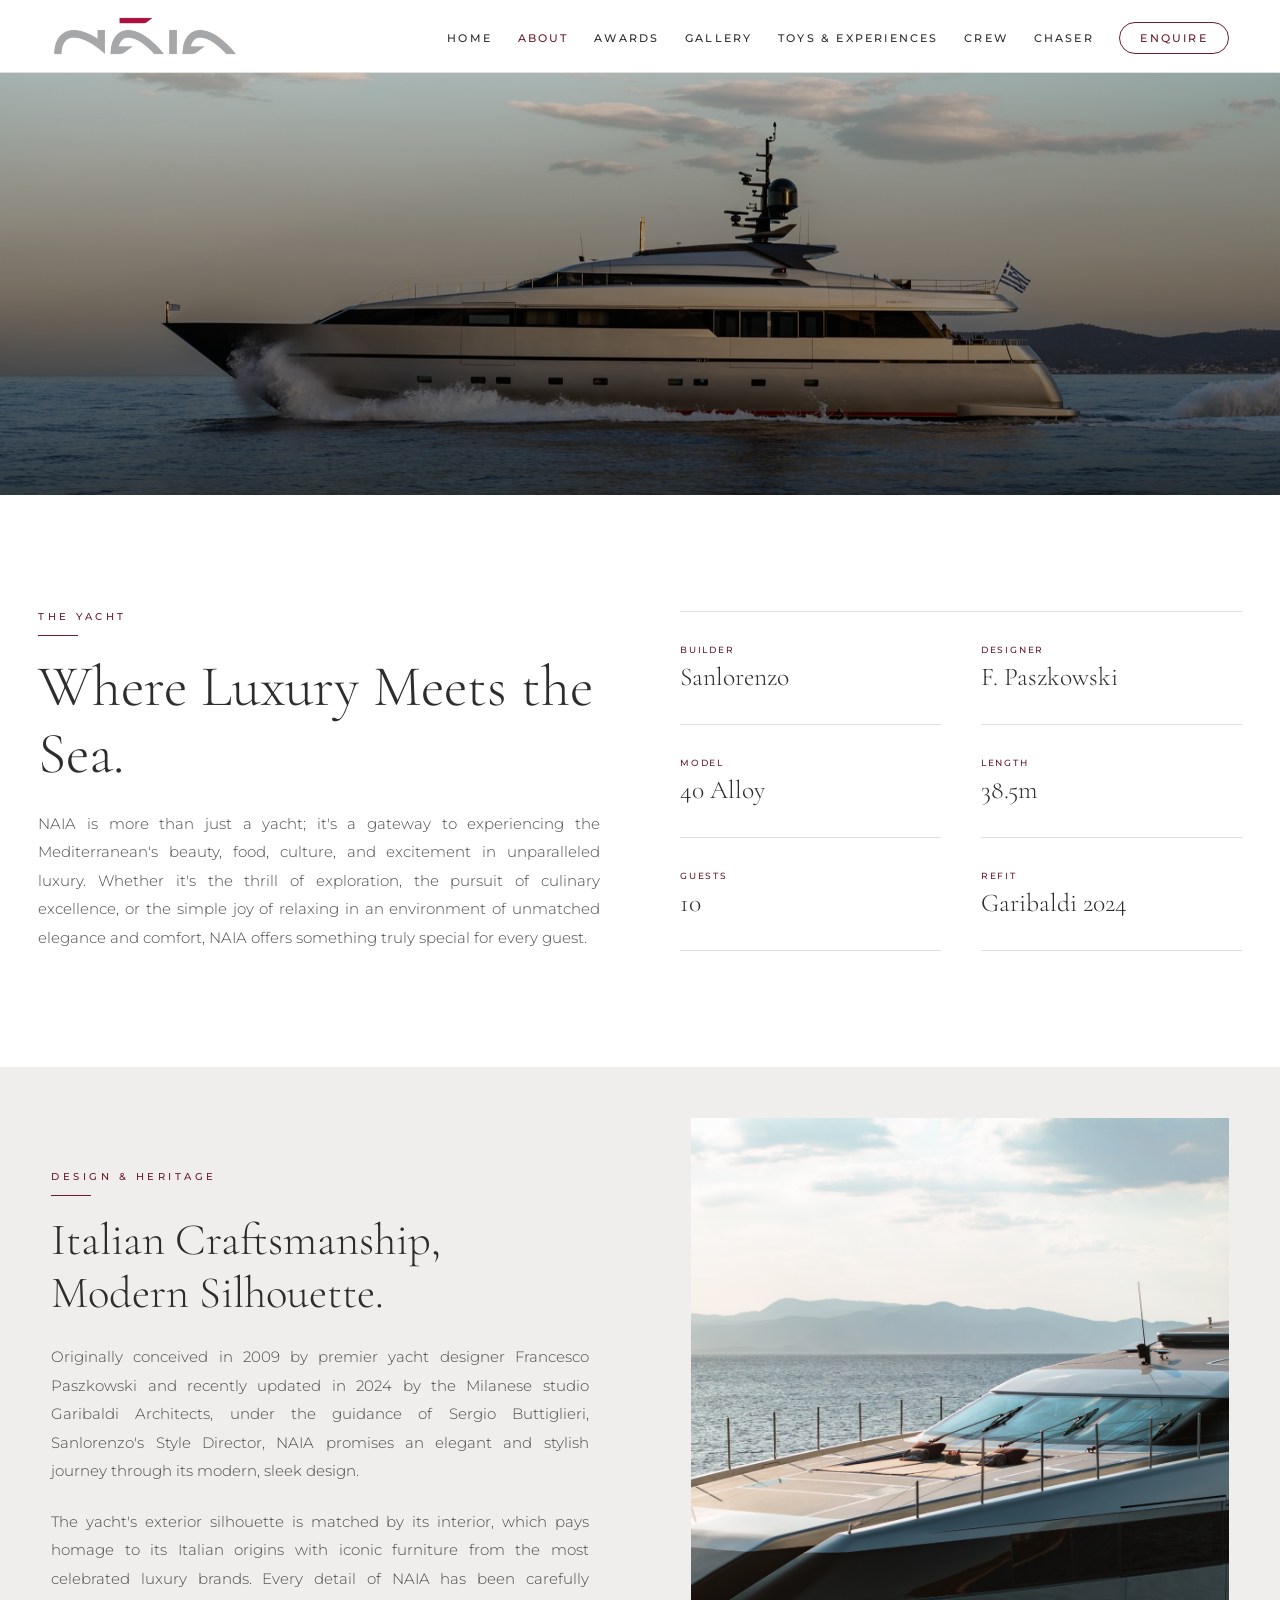
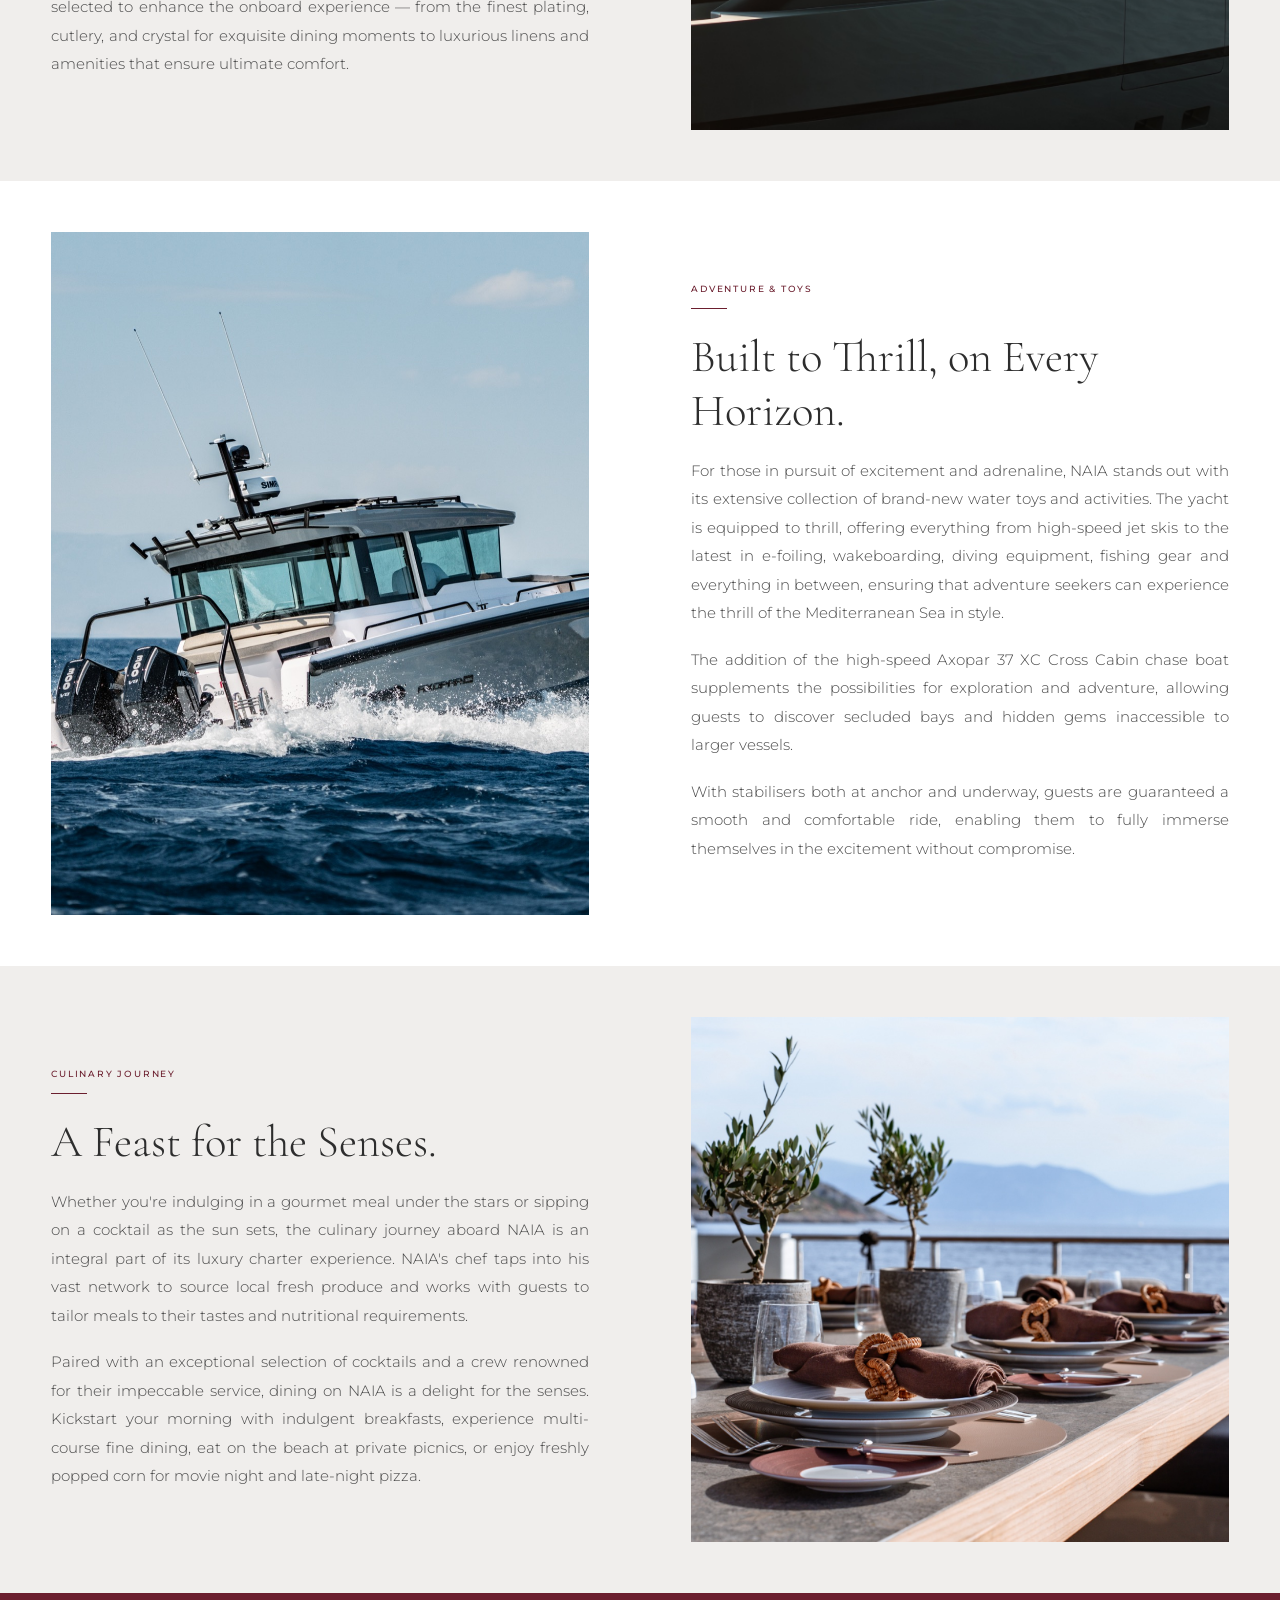
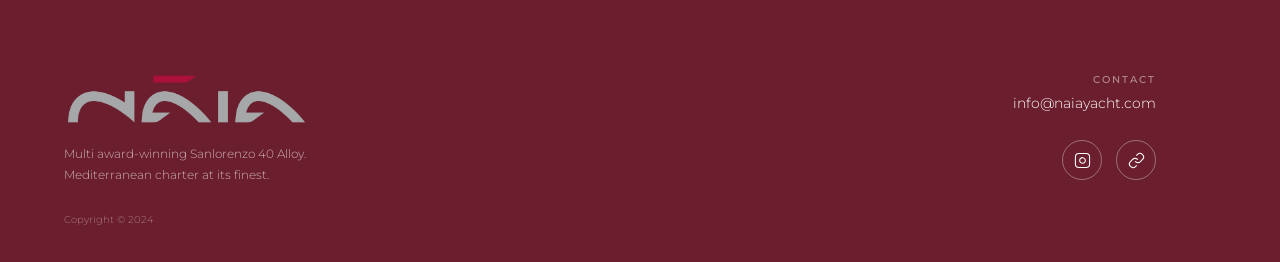
==== commit 02d022bf: "UI polish: hero video slowdown, about image fix, awards/crew dark grey, enquiry validation, toys Sea" ====
--- a/about.html
+++ b/about.html
@@ -67,7 +67,7 @@
 .spec-label { font-family:'Montserrat',sans-serif; font-size:9px; font-weight:500; text-transform:uppercase; letter-spacing:.15em; color:var(--mid-grey); display:block; }
 .spec-value { font-family:'Cormorant Garamond',serif; font-size:28px; font-weight:300; color:var(--dark); display:block; margin-top:7px; line-height:1.1; }
 
-.exterior-img { width:100%; aspect-ratio:16/9; object-fit:cover; margin-top:56px; }
+.exterior-img { width:100%; height:auto; display:block; margin-top:56px; }
 
 /* Layout plan strip */
 .layout-strip {
@@ -188,7 +188,7 @@
 </div>
 
 <!-- PAGE HERO -->
-<div class="page-hero" style="background-image:url('yacht-exterior.jpg'); padding-top:72px;">
+<div class="page-hero" style="background-image:url('yacht-exterior.jpg'); background-position:center 40%; padding-top:72px;">
   <div class="page-hero-content">
   </div>
 </div>
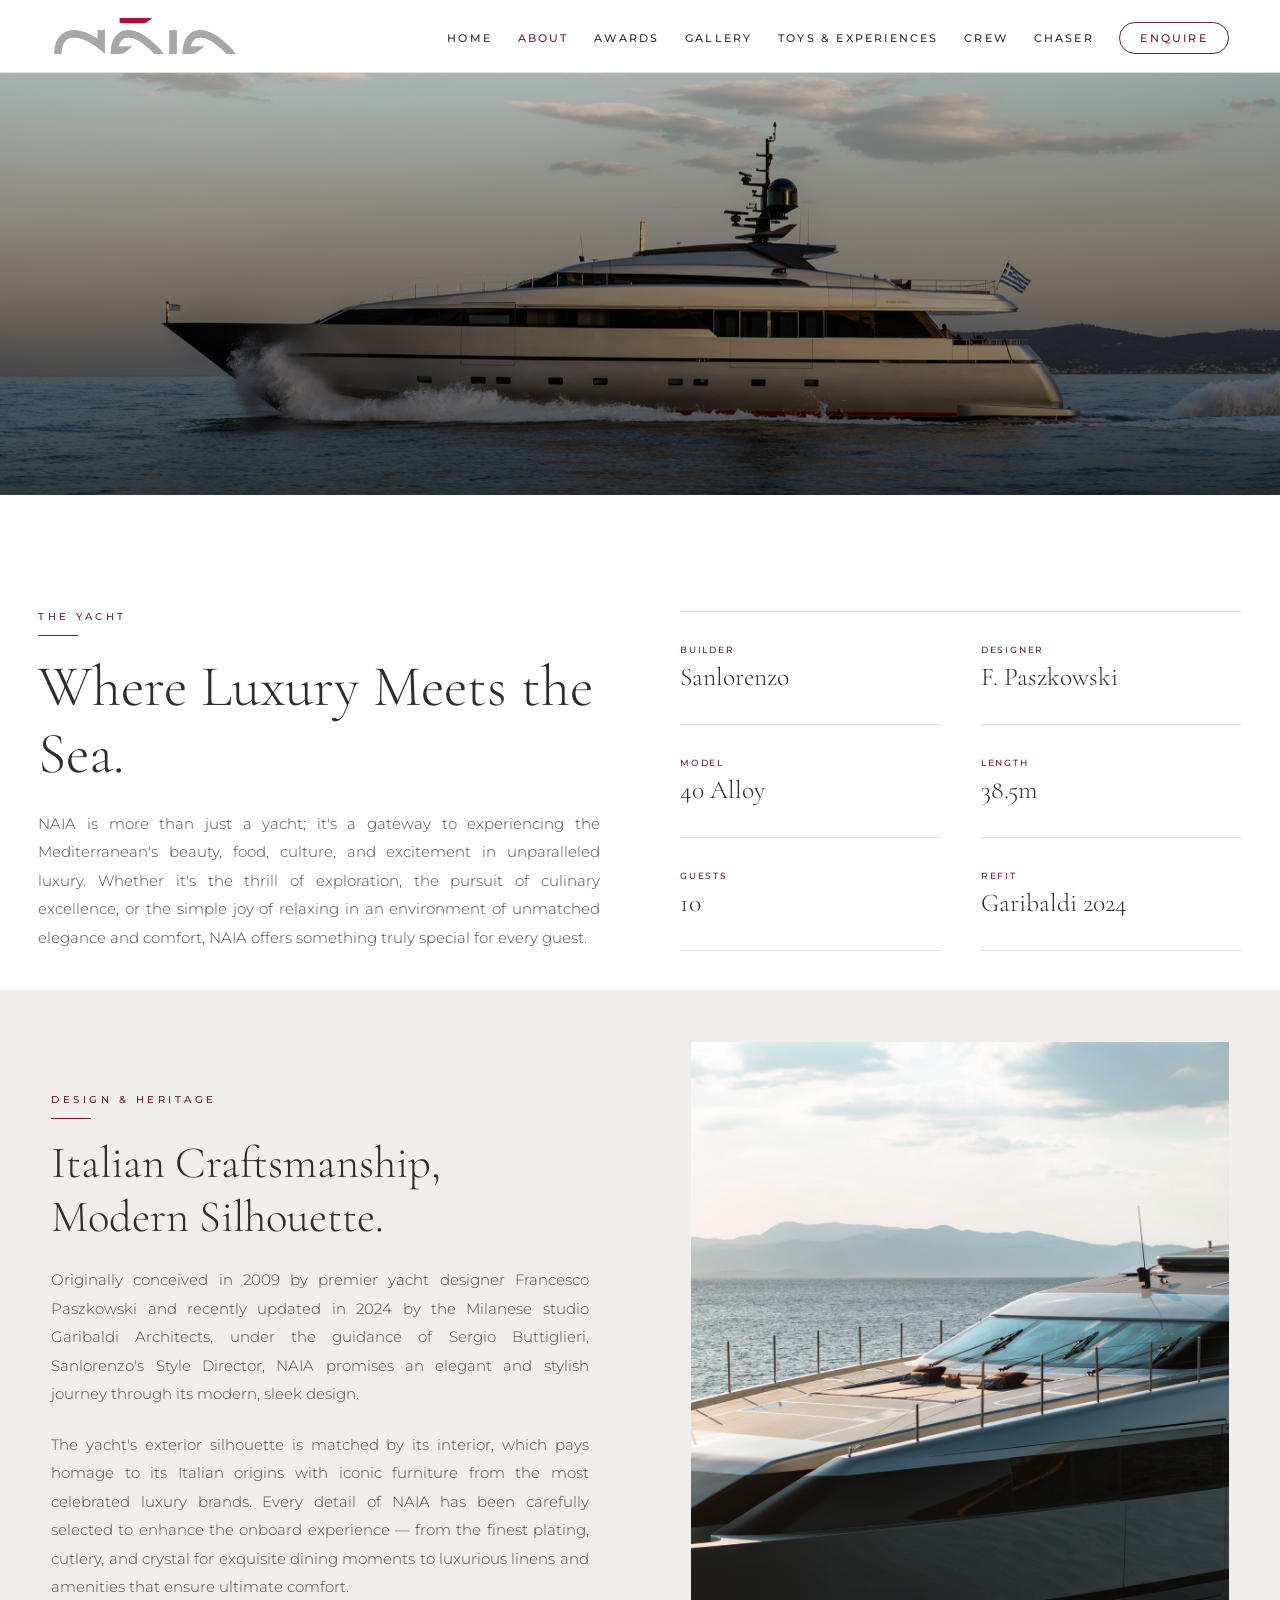
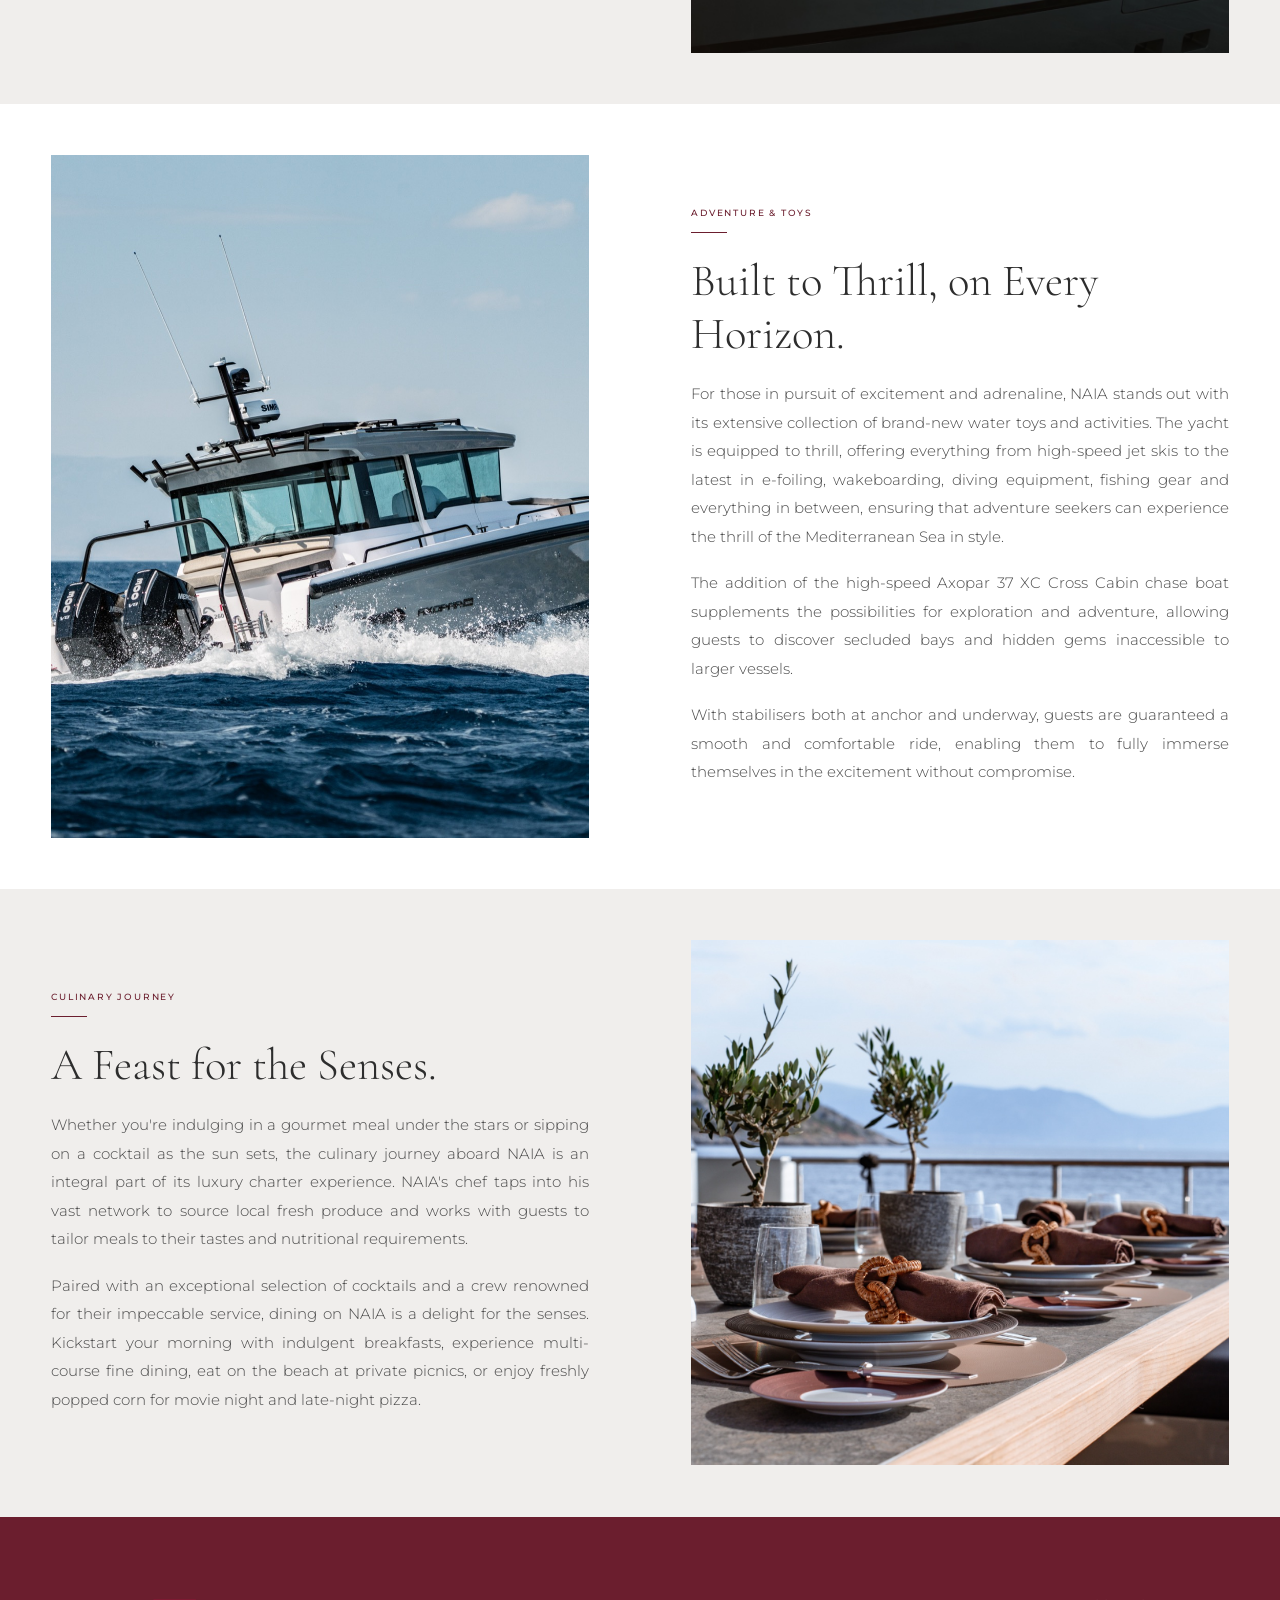
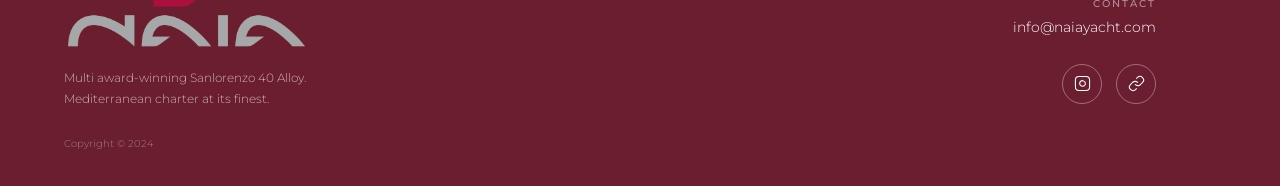
==== commit 4c98dc87: "Update interior gallery order and add new dining/deck images - Add 3 new images (deck dining, olive " ====
--- a/about.html
+++ b/about.html
@@ -12,7 +12,7 @@
 /* ---- THE YACHT ---- */
 .yacht-section {
   background: var(--white);
-  padding: clamp(70px,9vw,120px) clamp(20px,3vw,60px);
+  padding: clamp(70px,9vw,120px) clamp(20px,3vw,60px) clamp(20px,3vw,40px);
   overflow-x: hidden;
 }
 .yacht-inner { max-width: 1500px; margin: 0 auto; }
@@ -67,7 +67,7 @@
 .spec-label { font-family:'Montserrat',sans-serif; font-size:9px; font-weight:500; text-transform:uppercase; letter-spacing:.15em; color:var(--mid-grey); display:block; }
 .spec-value { font-family:'Cormorant Garamond',serif; font-size:28px; font-weight:300; color:var(--dark); display:block; margin-top:7px; line-height:1.1; }
 
-.exterior-img { width:100%; height:auto; display:block; margin-top:56px; }
+.exterior-img { width:100%; height:auto; display:block; margin-top:16px; }
 
 /* Layout plan strip */
 .layout-strip {
